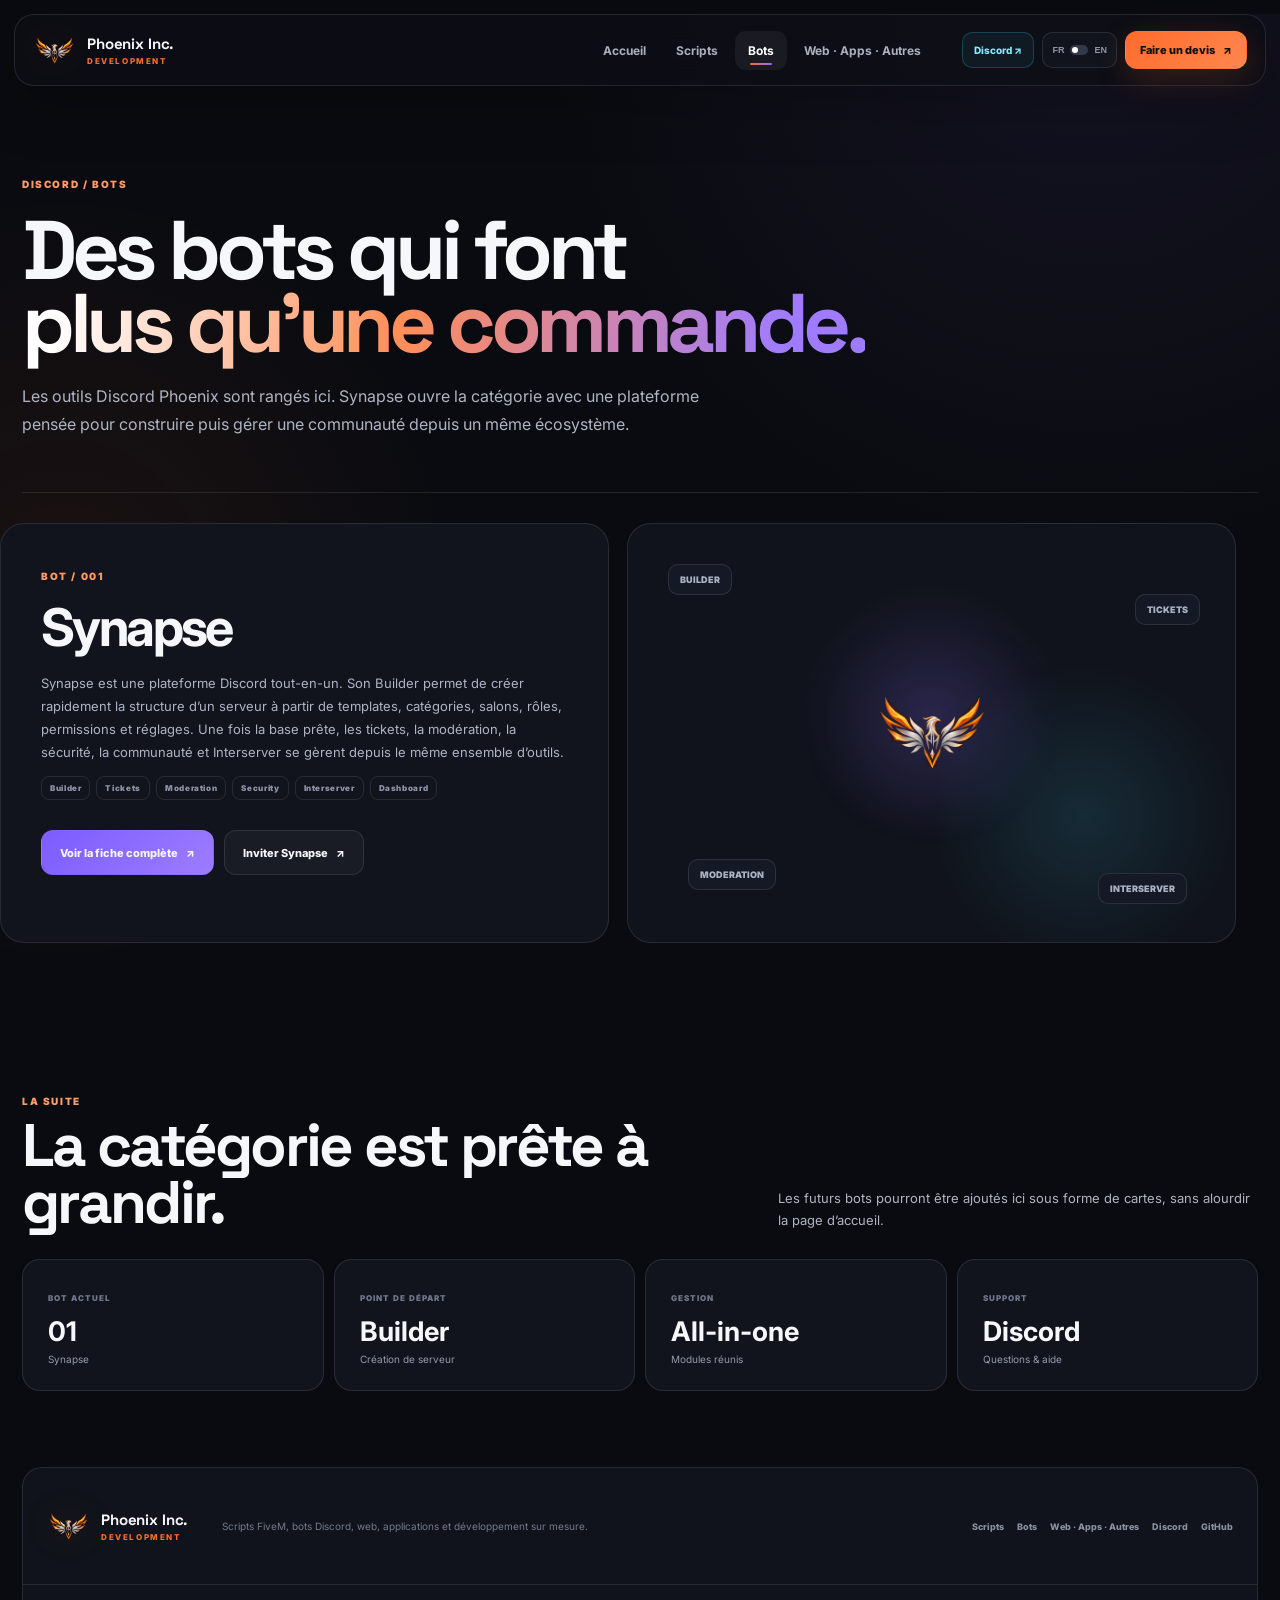
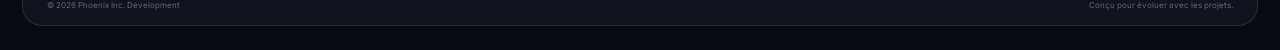
==== bots.html @ 2f065f4c "Redesign site as multi-page product catalog" ====
<!DOCTYPE html>
<html lang="fr">
<head>
  <meta charset="UTF-8">
  <meta name="viewport" content="width=device-width,initial-scale=1">
  <meta name="theme-color" content="#0a0b10">
  <link rel="icon" href="./assets/favicon.ico" sizes="any">
  <link rel="icon" href="./assets/favicon.svg" type="image/svg+xml">
  <meta name="description" content="Bots Discord Phoenix Inc. Development — Synapse et futurs outils.">
  <title>Bots — Phoenix Inc. Development</title>
  <link rel="preconnect" href="https://fonts.googleapis.com">
  <link rel="preconnect" href="https://fonts.gstatic.com" crossorigin>
  <link href="https://fonts.googleapis.com/css2?family=Inter:wght@400;500;600;700;800;900&family=Space+Grotesk:wght@500;600;700&display=swap" rel="stylesheet">
  <link rel="stylesheet" href="catalog.css">
</head>
<body class="v2-page v2-bots">
<header class="v2-header" data-site-header>
  <a class="v2-brand" href="index.html" aria-label="Phoenix Inc. Development"><img src="./assets/logo-phoenix-ph.png" alt=""><span><b>Phoenix Inc.</b><small>Development</small></span></a>
  <nav class="v2-nav" aria-label="Navigation principale"><a href="index.html" data-v2-i18n="nav.home">Accueil</a><a href="scripts.html" data-v2-i18n="nav.scripts">Scripts</a><a href="bots.html" class="active" data-v2-i18n="nav.bots">Bots</a><a href="services.html" data-v2-i18n="nav.services">Web · Apps · Autres</a></nav>
  <div class="v2-header-actions"><a class="v2-icon-link" data-config-link="discordUrl" target="_blank" rel="noopener">Discord ↗</a><button class="v2-lang" type="button" data-lang-toggle-v2 aria-label="Changer de langue"><span>FR</span><i></i><span>EN</span></button><a class="v2-btn v2-btn-small v2-btn-primary" href="index.html#quote"><span data-v2-i18n="nav.quote">Faire un devis</span> ↗</a><button class="v2-menu" type="button" data-menu-toggle aria-label="Menu"><span></span><span></span></button></div>
</header>
<main>
  <section class="v2-page-hero v2-shell"><span class="v2-kicker">DISCORD / BOTS</span><h1><span data-v2-i18n="bots.title1">Des bots qui font</span><br><span class="v2-gradient" data-v2-i18n="bots.title2">plus qu’une commande.</span></h1><p data-v2-i18n="bots.lead">Les outils Discord Phoenix sont rangés ici. Synapse ouvre la catégorie avec une plateforme pensée pour construire puis gérer une communauté depuis un même écosystème.</p></section>
  <section class="v2-shell v2-bot-hero-card">
    <div class="v2-bot-copy"><span class="v2-kicker">BOT / 001</span><h2>Synapse</h2><p data-v2-i18n="bots.synapseCopy">Synapse est une plateforme Discord tout-en-un. Son Builder permet de créer rapidement la structure d’un serveur à partir de templates, catégories, salons, rôles, permissions et réglages. Une fois la base prête, les tickets, la modération, la sécurité, la communauté et Interserver se gèrent depuis le même ensemble d’outils.</p><div class="v2-product-tags"><span class="v2-tag">Builder</span><span class="v2-tag">Tickets</span><span class="v2-tag">Moderation</span><span class="v2-tag">Security</span><span class="v2-tag">Interserver</span><span class="v2-tag">Dashboard</span></div><div class="v2-hero-actions"><a class="v2-btn v2-btn-violet" href="synapse-bot.html"><span data-v2-i18n="bots.details">Voir la fiche complète</span> ↗</a><a class="v2-btn v2-btn-ghost" data-config-link="synapseInviteUrl" target="_blank" rel="noopener"><span data-v2-i18n="bots.invite">Inviter Synapse</span> ↗</a></div></div>
    <div class="v2-bot-visual" aria-hidden="true"><img src="./assets/logo-phoenix-ph.png" alt=""><span class="v2-bot-pill bp1">BUILDER</span><span class="v2-bot-pill bp2">TICKETS</span><span class="v2-bot-pill bp3">MODERATION</span><span class="v2-bot-pill bp4">INTERSERVER</span></div>
  </section>
  <section class="v2-section v2-shell"><div class="v2-section-head"><div><span class="v2-kicker" data-v2-i18n="bots.futureKicker">LA SUITE</span><h2 data-v2-i18n="bots.futureTitle">La catégorie est prête à grandir.</h2></div><p data-v2-i18n="bots.futureCopy">Les futurs bots pourront être ajoutés ici sous forme de cartes, sans alourdir la page d’accueil.</p></div><div class="v2-stats"><div class="v2-stat"><small>BOT ACTUEL</small><strong>01</strong><span>Synapse</span></div><div class="v2-stat"><small>POINT DE DÉPART</small><strong>Builder</strong><span data-v2-i18n="bots.stat1">Création de serveur</span></div><div class="v2-stat"><small>GESTION</small><strong>All-in-one</strong><span data-v2-i18n="bots.stat2">Modules réunis</span></div><div class="v2-stat"><small>SUPPORT</small><strong>Discord</strong><span data-v2-i18n="bots.stat3">Questions & aide</span></div></div></section>
</main>
<footer class="v2-footer"><div class="v2-footer-main"><a class="v2-brand" href="index.html"><img src="./assets/logo-phoenix-ph.png" alt=""><span><b>Phoenix Inc.</b><small>Development</small></span></a><p data-v2-i18n="footer.copy">Scripts FiveM, bots Discord, web, applications et développement sur mesure.</p><div class="v2-footer-links"><a href="scripts.html" data-v2-i18n="nav.scripts">Scripts</a><a href="bots.html" data-v2-i18n="nav.bots">Bots</a><a href="services.html" data-v2-i18n="nav.services">Web · Apps · Autres</a><a data-config-link="discordUrl" target="_blank" rel="noopener">Discord</a><a data-config-link="githubUrl" target="_blank" rel="noopener">GitHub</a></div></div><div class="v2-footer-bottom"><span>© 2026 Phoenix Inc. Development</span><span data-v2-i18n="footer.note">Conçu pour évoluer avec les projets.</span></div></footer>
<script src="config.js"></script><script src="catalog-data.js"></script><script src="catalog.js"></script>
</body></html>
---- catalog.css ----
:root{
  --bg:#0a0b10;--bg2:#10121a;--panel:#141722;--panel2:#1a1e2b;--line:rgba(255,255,255,.10);
  --text:#f6f7fb;--muted:#aeb4c3;--muted2:#71798d;--orange:#ff6b2c;--orange2:#ff9a62;
  --violet:#8b6cff;--cyan:#42d8ff;--green:#59e3ad;--yellow:#ffca62;--danger:#ff6c78;
  --max:1240px;--shadow:0 30px 80px rgba(0,0,0,.28)
}
*{box-sizing:border-box}
html{scroll-behavior:smooth;background:var(--bg)}
body{margin:0;background:radial-gradient(circle at 85% 0,rgba(139,108,255,.08),transparent 28%),radial-gradient(circle at 5% 35%,rgba(255,107,44,.07),transparent 24%),var(--bg);color:var(--text);font-family:Inter,Arial,sans-serif;min-height:100vh}
body::before{content:"";position:fixed;inset:0;pointer-events:none;opacity:.22;background-image:linear-gradient(rgba(255,255,255,.018) 1px,transparent 1px),linear-gradient(90deg,rgba(255,255,255,.018) 1px,transparent 1px);background-size:48px 48px;mask-image:linear-gradient(to bottom,black,transparent 68%);z-index:-1}
a{color:inherit}.v2-shell{width:min(var(--max),calc(100% - 44px));margin:auto}
.v2-header{position:sticky;top:14px;z-index:100;margin:14px auto 0;width:min(1320px,calc(100% - 28px));min-height:72px;padding:0 18px;display:flex;align-items:center;gap:28px;border:1px solid var(--line);border-radius:20px;background:rgba(13,15,22,.86);backdrop-filter:blur(18px);box-shadow:0 18px 60px rgba(0,0,0,.24)}
.v2-brand{display:flex;align-items:center;gap:11px;text-decoration:none;flex:none}.v2-brand img{width:43px;height:43px;object-fit:contain;filter:drop-shadow(0 0 18px rgba(255,107,44,.15))}.v2-brand span{display:flex;flex-direction:column}.v2-brand b{font-family:"Space Grotesk",Inter,sans-serif;font-size:15px;letter-spacing:-.01em}.v2-brand small{text-transform:uppercase;color:var(--orange);font-size:8px;font-weight:800;letter-spacing:.2em;margin-top:3px}
.v2-nav{display:flex;align-items:center;gap:4px;margin-left:auto}.v2-nav a{position:relative;text-decoration:none;color:#aab0bf;padding:12px 13px;border-radius:11px;font-size:12px;font-weight:700;transition:.2s}.v2-nav a:hover,.v2-nav a.active{background:rgba(255,255,255,.055);color:#fff}.v2-nav a.active::after{content:"";position:absolute;left:15px;right:15px;bottom:5px;height:2px;border-radius:3px;background:linear-gradient(90deg,var(--orange),var(--violet))}
.v2-header-actions{display:flex;align-items:center;gap:8px}.v2-lang{height:36px;display:flex;align-items:center;gap:6px;border:1px solid var(--line);border-radius:10px;background:#11141d;color:#8f96a7;padding:0 9px;font-size:9px;font-weight:800;cursor:pointer}.v2-lang i{width:18px;height:10px;border-radius:20px;background:#33394a;position:relative}.v2-lang i::after{content:"";position:absolute;width:6px;height:6px;top:2px;left:2px;background:#fff;border-radius:50%;transition:.2s}.v2-lang.en i::after{left:10px;background:var(--orange)}
.v2-icon-link{height:36px;display:inline-flex;align-items:center;padding:0 11px;border:1px solid rgba(66,216,255,.22);border-radius:10px;background:rgba(66,216,255,.06);color:#86e9ff;text-decoration:none;font-size:10px;font-weight:800}
.v2-btn{display:inline-flex;align-items:center;justify-content:center;gap:8px;min-height:45px;padding:0 18px;border:1px solid var(--line);border-radius:12px;text-decoration:none;font-size:11px;font-weight:800;cursor:pointer;transition:.2s}.v2-btn:hover{transform:translateY(-1px);border-color:rgba(255,255,255,.2)}.v2-btn-small{min-height:38px;padding:0 14px}.v2-btn-primary{background:linear-gradient(135deg,var(--orange),#ff874e);border-color:transparent;color:#100b09;box-shadow:0 10px 32px rgba(255,107,44,.18)}.v2-btn-ghost{background:rgba(255,255,255,.035)}.v2-btn-violet{background:linear-gradient(135deg,#7c5cff,#9c7dff);border-color:transparent}.v2-btn.disabled,.v2-btn[aria-disabled=true],a.disabled{opacity:.48;pointer-events:none}
.v2-menu{display:none;width:38px;height:38px;border:1px solid var(--line);border-radius:10px;background:#12151e}.v2-menu span{display:block;width:17px;height:1px;background:#fff;margin:5px auto}
.v2-hero{min-height:620px;padding:74px 0 56px;display:grid;grid-template-columns:minmax(0,1.08fr) minmax(420px,.92fr);gap:42px;align-items:center}.v2-eyebrow,.v2-kicker{display:inline-flex;align-items:center;gap:8px;color:#ff9b68;font-size:10px;font-weight:900;letter-spacing:.16em;text-transform:uppercase}.v2-eyebrow::before{content:"";width:7px;height:7px;border-radius:50%;background:var(--orange);box-shadow:0 0 15px var(--orange)}
.v2-hero h1,.v2-page-hero h1{font-family:"Space Grotesk",Inter,sans-serif;margin:22px 0 22px;font-size:clamp(56px,7.5vw,104px);line-height:.88;letter-spacing:-.065em}.v2-gradient{background:linear-gradient(100deg,#fff 5%,#ff8e58 45%,#9f7cff 90%);-webkit-background-clip:text;background-clip:text;color:transparent}.v2-hero-copy>p,.v2-page-hero>p{max-width:680px;color:var(--muted);font-size:16px;line-height:1.75}.v2-hero-actions{display:flex;gap:10px;flex-wrap:wrap;margin-top:30px}.v2-hero-tags{display:flex;flex-wrap:wrap;gap:8px;margin-top:38px}.v2-hero-tags span{padding:8px 10px;border:1px solid var(--line);border-radius:999px;background:rgba(255,255,255,.025);color:#858da1;font-size:9px;font-weight:800;letter-spacing:.08em}
.v2-hero-visual{position:relative;min-height:480px}.v2-studio-panel{position:absolute;inset:0;border:1px solid var(--line);border-radius:28px;background:radial-gradient(circle at 82% 10%,rgba(139,108,255,.18),transparent 34%),radial-gradient(circle at 15% 85%,rgba(255,107,44,.16),transparent 32%),linear-gradient(160deg,#151823,#0d0f16);box-shadow:var(--shadow);overflow:hidden}.v2-studio-top{height:54px;display:flex;align-items:center;justify-content:space-between;padding:0 18px;border-bottom:1px solid var(--line);color:#777f93;font-size:9px;font-weight:900;letter-spacing:.12em}.v2-studio-top span{display:flex;gap:5px}.v2-studio-top i{width:7px;height:7px;border-radius:50%;background:#373d4c}.v2-studio-core{position:absolute;left:50%;top:45%;width:210px;height:210px;transform:translate(-50%,-50%);border:1px solid rgba(255,107,44,.22);border-radius:50%;display:grid;place-items:center}.v2-studio-core::before,.v2-studio-core::after{content:"";position:absolute;border-radius:50%;inset:25px;border:1px dashed rgba(139,108,255,.28)}.v2-studio-core::after{inset:54px;border-style:solid;border-color:rgba(66,216,255,.18)}.v2-studio-core img{width:96px;height:96px;object-fit:contain;filter:drop-shadow(0 0 35px rgba(255,107,44,.22));z-index:2}.v2-orbit-label{position:absolute;padding:9px 11px;border:1px solid var(--line);border-radius:10px;background:#141824;color:#b9c0cf;font-size:9px;font-weight:900;box-shadow:0 10px 25px rgba(0,0,0,.18)}.ol1{left:28px;top:110px;border-color:rgba(255,107,44,.22)}.ol2{right:24px;top:145px;border-color:rgba(139,108,255,.25)}.ol3{left:40px;bottom:82px;border-color:rgba(66,216,255,.23)}.ol4{right:34px;bottom:66px;border-color:rgba(89,227,173,.2)}.v2-studio-bottom{position:absolute;left:18px;right:18px;bottom:18px;display:grid;grid-template-columns:repeat(3,1fr);gap:8px}.v2-studio-bottom span{padding:13px;border:1px solid var(--line);border-radius:12px;background:rgba(255,255,255,.025);color:#6e768a;font-size:8px;font-weight:900;letter-spacing:.11em}.v2-studio-bottom b{display:block;color:#fff;font-size:12px;margin-top:5px}
.v2-marquee{overflow:hidden;border-block:1px solid var(--line);background:rgba(255,255,255,.018)}.v2-marquee-track{display:flex;align-items:center;gap:30px;width:max-content;padding:16px 0;animation:v2scroll 28s linear infinite}.v2-marquee-track span{font-size:10px;font-weight:900;letter-spacing:.14em;color:#777f92}.v2-marquee-track i{color:var(--orange);font-style:normal}@keyframes v2scroll{to{transform:translateX(-50%)}}
.v2-section{padding:76px 0}.v2-section-head{display:flex;justify-content:space-between;align-items:end;gap:36px;margin-bottom:28px}.v2-section-head h2{font-family:"Space Grotesk",Inter,sans-serif;font-size:clamp(34px,5vw,60px);line-height:.94;letter-spacing:-.045em;margin:9px 0 0}.v2-section-head p{max-width:480px;color:var(--muted);line-height:1.7;font-size:13px;margin:0}
.v2-showcase{position:relative}.v2-showcase-window{overflow:hidden;border-radius:24px}.v2-showcase-track{display:flex;transition:transform .5s cubic-bezier(.2,.7,.2,1)}.v2-spotlight-card{flex:0 0 100%;min-height:410px;display:grid;grid-template-columns:1.05fr .95fr;border:1px solid var(--line);border-radius:24px;overflow:hidden;background:linear-gradient(145deg,#151824,#0d0f16)}.v2-spotlight-media{position:relative;min-height:390px;background:#0c0e14;overflow:hidden}.v2-spotlight-media img{width:100%;height:100%;position:absolute;inset:0;object-fit:cover}.v2-spotlight-media::after{content:"";position:absolute;inset:0;background:linear-gradient(90deg,transparent 55%,rgba(13,15,22,.6)),linear-gradient(0deg,rgba(0,0,0,.28),transparent 40%)}.v2-spotlight-copy{padding:44px;display:flex;flex-direction:column;justify-content:center}.v2-spotlight-copy small{color:var(--orange);font-size:9px;font-weight:900;letter-spacing:.15em}.v2-spotlight-copy h3{font-family:"Space Grotesk",Inter,sans-serif;font-size:42px;margin:12px 0}.v2-spotlight-copy p{color:var(--muted);font-size:13px;line-height:1.75;max-width:480px}.v2-spotlight-meta{display:flex;gap:7px;flex-wrap:wrap;margin:12px 0 22px}.v2-tag{padding:6px 8px;border:1px solid var(--line);border-radius:8px;color:#8b93a7;font-size:8px;font-weight:900;letter-spacing:.08em}.v2-showcase-controls{display:flex;justify-content:space-between;align-items:center;margin-top:13px}.v2-showcase-arrows{display:flex;gap:7px}.v2-showcase-arrows button{width:39px;height:39px;border:1px solid var(--line);border-radius:10px;background:#12151e;color:#fff;cursor:pointer}.v2-showcase-dots{display:flex;gap:6px}.v2-showcase-dots button{width:21px;height:3px;border:0;border-radius:10px;background:#383e4d;cursor:pointer}.v2-showcase-dots button.active{background:linear-gradient(90deg,var(--orange),var(--violet))}
.v2-category-grid{display:grid;grid-template-columns:repeat(5,1fr);gap:12px}.v2-category-card{position:relative;min-height:220px;padding:22px;border:1px solid var(--line);border-radius:20px;text-decoration:none;background:linear-gradient(160deg,#161925,#10121a);overflow:hidden;transition:.2s}.v2-category-card:hover{transform:translateY(-3px);border-color:color-mix(in srgb,var(--accent) 45%,transparent)}.v2-category-card::before{content:"";position:absolute;width:180px;height:180px;right:-75px;top:-75px;border-radius:50%;background:radial-gradient(circle,color-mix(in srgb,var(--accent) 22%,transparent),transparent 65%)}.v2-category-card span{display:inline-flex;padding:6px 8px;border:1px solid color-mix(in srgb,var(--accent) 32%,transparent);border-radius:999px;color:var(--accent);font-size:8px;font-weight:900}.v2-category-card h3{font-size:20px;margin:77px 0 7px}.v2-category-card p{margin:0;color:#81899d;font-size:11px;line-height:1.5}.v2-category-card.orange{--accent:var(--orange)}.v2-category-card.violet{--accent:var(--violet)}.v2-category-card.cyan{--accent:var(--cyan)}.v2-category-card.green{--accent:var(--green)}.v2-category-card.yellow{--accent:var(--yellow)}
.v2-stats{display:grid;grid-template-columns:repeat(4,1fr);gap:10px}.v2-stat{padding:25px;border:1px solid var(--line);border-radius:18px;background:#11141d}.v2-stat small{color:#6f778b;font-size:8px;font-weight:900;letter-spacing:.13em}.v2-stat strong{display:block;font-size:27px;margin-top:10px}.v2-stat span{display:block;color:#939bae;font-size:10px;margin-top:5px}
.v2-social-grid{display:grid;grid-template-columns:repeat(4,1fr);gap:10px}.v2-social-card{padding:22px;border:1px solid var(--line);border-radius:18px;background:#12151e;text-decoration:none;min-height:118px}.v2-social-card small{color:#6f778a;font-size:8px;font-weight:900;letter-spacing:.12em}.v2-social-card b{display:block;margin-top:16px}.v2-social-card.discord{border-color:rgba(66,216,255,.2);background:linear-gradient(145deg,rgba(66,216,255,.06),#12151e)}.v2-social-card.github{border-color:rgba(255,255,255,.13)}.v2-social-card.tipeee{border-color:rgba(255,107,44,.2);background:linear-gradient(145deg,rgba(255,107,44,.06),#12151e)}.v2-social-card.tebex{border-color:rgba(139,108,255,.2);background:linear-gradient(145deg,rgba(139,108,255,.06),#12151e)}
.v2-faq{display:grid;grid-template-columns:1fr 1fr;gap:10px}.v2-faq details{border:1px solid var(--line);border-radius:16px;background:#11141d;padding:0 19px}.v2-faq summary{list-style:none;cursor:pointer;padding:19px 0;font-size:12px;font-weight:800}.v2-faq summary::-webkit-details-marker{display:none}.v2-faq p{color:var(--muted);font-size:12px;line-height:1.7;padding:0 0 18px;margin:0}
.v2-quote{display:grid;grid-template-columns:.85fr 1.15fr;gap:18px;align-items:stretch}.v2-quote-copy,.v2-quote-form{border:1px solid var(--line);border-radius:22px;background:#11141d;padding:32px}.v2-quote-copy{background:radial-gradient(circle at 20% 10%,rgba(255,107,44,.11),transparent 36%),radial-gradient(circle at 90% 90%,rgba(139,108,255,.10),transparent 34%),#11141d}.v2-quote-copy h2{font-size:44px;letter-spacing:-.045em;margin:12px 0}.v2-quote-copy p{color:var(--muted);font-size:13px;line-height:1.7}.v2-form-grid{display:grid;grid-template-columns:1fr 1fr;gap:12px}.v2-form-grid label{display:grid;gap:7px;color:#8991a5;font-size:9px;font-weight:800;letter-spacing:.08em;text-transform:uppercase}.v2-form-grid .full{grid-column:1/-1}.v2-form-grid input,.v2-form-grid select,.v2-form-grid textarea,.v2-search{width:100%;border:1px solid var(--line);border-radius:11px;background:#0c0f16;color:#fff;padding:12px 13px;font:inherit;font-size:12px;outline:none}.v2-form-grid input:focus,.v2-form-grid select:focus,.v2-form-grid textarea:focus,.v2-search:focus{border-color:rgba(255,107,44,.4)}.v2-form-bottom{display:flex;align-items:center;justify-content:space-between;gap:16px;margin-top:14px}.v2-form-bottom p{color:#6d7588;font-size:9px;line-height:1.5;margin:0}
.v2-page-hero{padding:86px 0 38px;border-bottom:1px solid var(--line)}.v2-page-hero h1{font-size:clamp(50px,6.5vw,88px)}.v2-page-hero .v2-hero-actions{margin-top:24px}
.v2-filter-panel{margin:24px 0 18px;padding:18px;border:1px solid var(--line);border-radius:18px;background:rgba(17,20,29,.92)}.v2-filter-top{display:grid;grid-template-columns:1fr 220px;gap:10px}.v2-select{border:1px solid var(--line);border-radius:11px;background:#0c0f16;color:#fff;padding:0 12px;font-size:11px}.v2-filter-row{display:flex;align-items:flex-start;gap:10px;margin-top:14px}.v2-filter-label{flex:0 0 76px;color:#687084;font-size:8px;font-weight:900;letter-spacing:.12em;padding-top:8px}.v2-chips{display:flex;gap:7px;flex-wrap:wrap}.v2-chip{border:1px solid var(--line);border-radius:999px;background:#0d1017;color:#858da1;padding:7px 10px;font-size:8px;font-weight:900;cursor:pointer}.v2-chip.active{border-color:rgba(255,107,44,.36);background:rgba(255,107,44,.08);color:#ff9a68}
.v2-catalog-meta{display:flex;justify-content:space-between;align-items:center;margin:18px 0;color:#71798d;font-size:10px}.v2-product-grid{display:grid;grid-template-columns:repeat(3,1fr);gap:12px;padding-bottom:80px}.v2-product-card{border:1px solid var(--line);border-radius:19px;background:linear-gradient(160deg,#151823,#0f1118);overflow:hidden;transition:.2s}.v2-product-card:hover{transform:translateY(-3px);border-color:rgba(255,107,44,.28)}.v2-product-media{height:220px;position:relative;overflow:hidden;background:#0c0e14}.v2-product-media img{width:100%;height:100%;object-fit:cover}.v2-product-media::after{content:"";position:absolute;inset:0;background:linear-gradient(0deg,rgba(10,11,16,.68),transparent 50%)}.v2-product-badges{position:absolute;left:14px;right:14px;top:14px;display:flex;justify-content:space-between;z-index:2}.v2-badge{padding:6px 8px;border:1px solid rgba(255,255,255,.12);border-radius:999px;background:rgba(10,11,16,.72);backdrop-filter:blur(8px);font-size:7px;font-weight:900;letter-spacing:.08em}.v2-badge.ready{color:#7af0bd;border-color:rgba(89,227,173,.22)}.v2-product-body{padding:20px}.v2-product-body h3{font-size:21px;margin:10px 0 8px}.v2-product-body p{color:#9299aa;font-size:11px;line-height:1.65;min-height:54px}.v2-product-tags{display:flex;gap:6px;flex-wrap:wrap}.v2-product-footer{display:flex;align-items:center;justify-content:space-between;gap:12px;margin-top:18px}.v2-product-price{font-size:16px;font-weight:900}.v2-product-price small{display:block;color:#70788c;font-size:7px;margin-top:3px}.v2-card-button{border:0;background:none;color:#ff9a68;font-size:9px;font-weight:900;cursor:pointer}.v2-empty{grid-column:1/-1;padding:50px;border:1px dashed var(--line);border-radius:18px;color:#757d90;text-align:center}
.v2-modal{position:fixed;inset:0;z-index:300;display:none}.v2-modal.open{display:block}.v2-modal-backdrop{position:absolute;inset:0;background:rgba(4,5,8,.82);backdrop-filter:blur(12px);border:0}.v2-modal-panel{position:absolute;left:50%;top:50%;transform:translate(-50%,-50%);width:min(960px,calc(100% - 30px));max-height:88vh;overflow:auto;display:grid;grid-template-columns:.95fr 1.05fr;border:1px solid var(--line);border-radius:24px;background:#10131b;box-shadow:0 40px 120px rgba(0,0,0,.55)}.v2-modal-media{min-height:500px;background:#0b0d13}.v2-modal-media img{width:100%;height:100%;object-fit:cover}.v2-modal-copy{padding:36px}.v2-modal-copy h2{font-size:42px;letter-spacing:-.045em;margin:12px 0}.v2-modal-copy>p{color:var(--muted);font-size:13px;line-height:1.75}.v2-feature-list{display:grid;gap:8px;margin:20px 0}.v2-feature-list span{padding:11px;border:1px solid var(--line);border-radius:10px;color:#a4abbb;font-size:10px}.v2-modal-actions{display:flex;gap:8px;flex-wrap:wrap;margin-top:22px}.v2-modal-close{position:absolute;right:14px;top:14px;z-index:2;width:38px;height:38px;border:1px solid var(--line);border-radius:50%;background:#12151e;color:#fff;font-size:20px;cursor:pointer}
.v2-bot-hero-card{display:grid;grid-template-columns:1fr 1fr;gap:18px;margin:30px 0 70px}.v2-bot-copy,.v2-bot-visual{border:1px solid var(--line);border-radius:24px;background:#11141d;min-height:420px}.v2-bot-copy{padding:40px}.v2-bot-copy h2{font-size:52px;letter-spacing:-.05em;margin:12px 0}.v2-bot-copy p{color:var(--muted);font-size:13px;line-height:1.75}.v2-bot-visual{position:relative;display:grid;place-items:center;overflow:hidden;background:radial-gradient(circle at 50% 45%,rgba(139,108,255,.18),transparent 34%),radial-gradient(circle at 75% 70%,rgba(66,216,255,.12),transparent 28%),#10131b}.v2-bot-visual img{width:118px;filter:drop-shadow(0 0 45px rgba(139,108,255,.28))}.v2-bot-pill{position:absolute;padding:9px 11px;border:1px solid var(--line);border-radius:10px;background:#151925;color:#aab2c3;font-size:9px;font-weight:900}.bp1{top:40px;left:40px}.bp2{top:70px;right:35px}.bp3{bottom:52px;left:60px}.bp4{bottom:38px;right:48px}
.v2-service-grid{display:grid;grid-template-columns:repeat(3,1fr);gap:12px;margin:30px 0 70px}.v2-service-big{padding:28px;border:1px solid var(--line);border-radius:21px;background:linear-gradient(160deg,#151823,#10121a);min-height:290px}.v2-service-big span{color:var(--accent);font-size:9px;font-weight:900;letter-spacing:.13em}.v2-service-big h2{font-size:30px;margin:55px 0 10px}.v2-service-big p{color:#9098aa;font-size:12px;line-height:1.7}.v2-service-big.web{--accent:var(--cyan)}.v2-service-big.app{--accent:var(--violet)}.v2-service-big.custom{--accent:var(--orange)}.v2-process{display:grid;grid-template-columns:repeat(4,1fr);gap:10px}.v2-process article{padding:21px;border:1px solid var(--line);border-radius:16px;background:#11141d}.v2-process span{color:var(--orange);font-size:9px;font-weight:900}.v2-process h3{font-size:15px;margin:24px 0 8px}.v2-process p{color:#81899b;font-size:10px;line-height:1.6;margin:0}
.v2-footer{width:min(var(--max),calc(100% - 44px));margin:0 auto 24px;border:1px solid var(--line);border-radius:20px;background:#10131b}.v2-footer-main{min-height:116px;padding:24px;display:grid;grid-template-columns:auto 1fr auto;gap:35px;align-items:center}.v2-footer-main>p{color:#737b8e;font-size:10px}.v2-footer-links{display:flex;gap:13px;flex-wrap:wrap;justify-content:flex-end}.v2-footer-links a{color:#8991a3;text-decoration:none;font-size:9px;font-weight:800}.v2-footer-bottom{padding:15px 24px;border-top:1px solid var(--line);display:flex;justify-content:space-between;color:#5f6779;font-size:8px}
@media(max-width:1050px){.v2-header{flex-wrap:wrap;padding:13px 16px}.v2-nav{display:none;order:4;width:100%;margin:0;flex-direction:column;align-items:stretch}.v2-header.open .v2-nav{display:flex}.v2-menu{display:block}.v2-header-actions{margin-left:auto}.v2-icon-link{display:none}.v2-hero{grid-template-columns:1fr;min-height:auto}.v2-hero-visual{min-height:430px}.v2-category-grid{grid-template-columns:repeat(3,1fr)}.v2-product-grid{grid-template-columns:repeat(2,1fr)}.v2-social-grid{grid-template-columns:repeat(2,1fr)}.v2-quote{grid-template-columns:1fr}.v2-bot-hero-card{grid-template-columns:1fr}.v2-service-grid{grid-template-columns:1fr 1fr}.v2-process{grid-template-columns:1fr 1fr}}
@media(max-width:720px){.v2-shell{width:min(100% - 24px,var(--max))}.v2-header{width:calc(100% - 16px);top:8px;margin-top:8px}.v2-brand span{display:none}.v2-lang{display:none}.v2-btn-small{display:none}.v2-hero{padding-top:46px}.v2-hero h1,.v2-page-hero h1{font-size:52px}.v2-hero-visual{min-height:350px}.v2-studio-core{width:170px;height:170px}.v2-studio-bottom{grid-template-columns:1fr}.v2-studio-bottom span:nth-child(n+2){display:none}.v2-orbit-label{font-size:7px}.v2-section{padding:55px 0}.v2-section-head{align-items:start;flex-direction:column}.v2-spotlight-card{grid-template-columns:1fr}.v2-spotlight-media{min-height:250px}.v2-spotlight-copy{padding:26px}.v2-category-grid{grid-template-columns:1fr 1fr}.v2-stats{grid-template-columns:1fr 1fr}.v2-faq{grid-template-columns:1fr}.v2-form-grid{grid-template-columns:1fr}.v2-form-grid .full{grid-column:auto}.v2-filter-top{grid-template-columns:1fr}.v2-filter-row{flex-direction:column}.v2-filter-label{flex:auto;padding-top:0}.v2-product-grid{grid-template-columns:1fr}.v2-modal-panel{grid-template-columns:1fr}.v2-modal-media{min-height:250px;max-height:300px}.v2-service-grid,.v2-process{grid-template-columns:1fr}.v2-footer-main{grid-template-columns:1fr;gap:14px}.v2-footer-links{justify-content:flex-start}.v2-footer-bottom{flex-direction:column;gap:7px}.v2-social-grid{grid-template-columns:1fr}.v2-category-card{min-height:190px}}
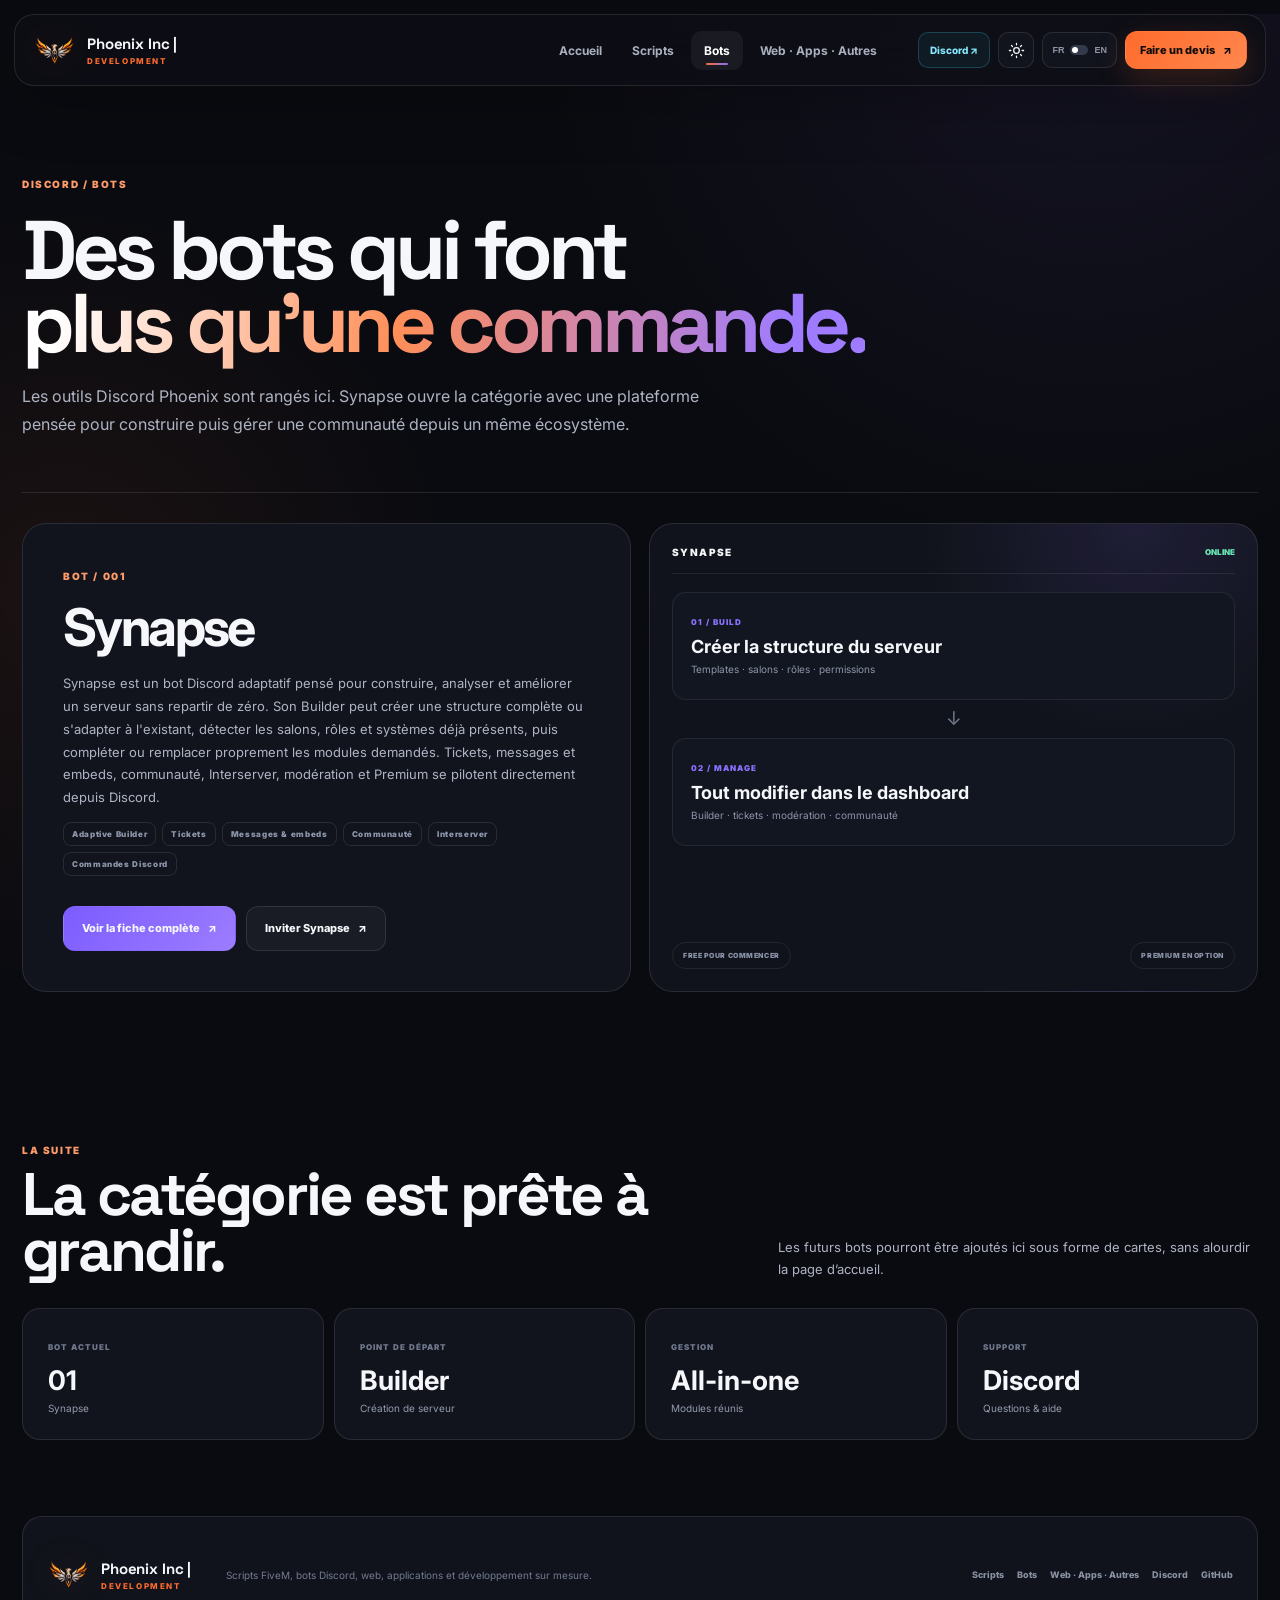
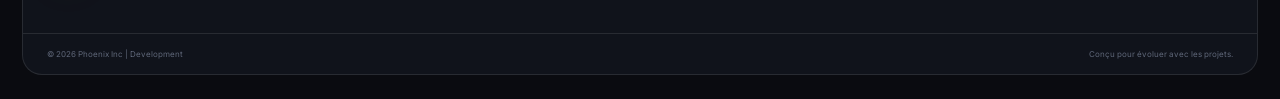
==== commit 3056c9aa: "Load refreshed Synapse releases on bots page" ====
--- a/bots.html
+++ b/bots.html
@@ -6,8 +6,8 @@
   <meta name="theme-color" content="#0a0b10">
   <link rel="icon" href="./assets/favicon.ico" sizes="any">
   <link rel="icon" href="./assets/favicon.svg" type="image/svg+xml">
-  <meta name="description" content="Bots Discord Phoenix Inc. Development — Synapse et futurs outils.">
-  <title>Bots — Phoenix Inc. Development</title>
+  <meta name="description" content="Bots Discord Phoenix Inc | Development — Synapse et futurs outils.">
+  <title>Bots — Phoenix Inc | Development</title>
   <link rel="preconnect" href="https://fonts.googleapis.com">
   <link rel="preconnect" href="https://fonts.gstatic.com" crossorigin>
   <link href="https://fonts.googleapis.com/css2?family=Inter:wght@400;500;600;700;800;900&family=Space+Grotesk:wght@500;600;700&display=swap" rel="stylesheet">
@@ -15,18 +15,18 @@
 </head>
 <body class="v2-page v2-bots">
 <header class="v2-header" data-site-header>
-  <a class="v2-brand" href="index.html" aria-label="Phoenix Inc. Development"><img src="./assets/logo-phoenix-ph.png" alt=""><span><b>Phoenix Inc.</b><small>Development</small></span></a>
+  <a class="v2-brand" href="index.html" aria-label="Phoenix Inc | Development"><img src="./assets/logo-phoenix-ph.png" alt=""><span><b>Phoenix Inc |</b><small>Development</small></span></a>
   <nav class="v2-nav" aria-label="Navigation principale"><a href="index.html" data-v2-i18n="nav.home">Accueil</a><a href="scripts.html" data-v2-i18n="nav.scripts">Scripts</a><a href="bots.html" class="active" data-v2-i18n="nav.bots">Bots</a><a href="services.html" data-v2-i18n="nav.services">Web · Apps · Autres</a></nav>
   <div class="v2-header-actions"><a class="v2-icon-link" data-config-link="discordUrl" target="_blank" rel="noopener">Discord ↗</a><button class="v2-lang" type="button" data-lang-toggle-v2 aria-label="Changer de langue"><span>FR</span><i></i><span>EN</span></button><a class="v2-btn v2-btn-small v2-btn-primary" href="index.html#quote"><span data-v2-i18n="nav.quote">Faire un devis</span> ↗</a><button class="v2-menu" type="button" data-menu-toggle aria-label="Menu"><span></span><span></span></button></div>
 </header>
 <main>
   <section class="v2-page-hero v2-shell"><span class="v2-kicker">DISCORD / BOTS</span><h1><span data-v2-i18n="bots.title1">Des bots qui font</span><br><span class="v2-gradient" data-v2-i18n="bots.title2">plus qu’une commande.</span></h1><p data-v2-i18n="bots.lead">Les outils Discord Phoenix sont rangés ici. Synapse ouvre la catégorie avec une plateforme pensée pour construire puis gérer une communauté depuis un même écosystème.</p></section>
   <section class="v2-shell v2-bot-hero-card">
-    <div class="v2-bot-copy"><span class="v2-kicker">BOT / 001</span><h2>Synapse</h2><p data-v2-i18n="bots.synapseCopy">Synapse est une plateforme Discord tout-en-un. Son Builder permet de créer rapidement la structure d’un serveur à partir de templates, catégories, salons, rôles, permissions et réglages. Une fois la base prête, les tickets, la modération, la sécurité, la communauté et Interserver se gèrent depuis le même ensemble d’outils.</p><div class="v2-product-tags"><span class="v2-tag">Builder</span><span class="v2-tag">Tickets</span><span class="v2-tag">Moderation</span><span class="v2-tag">Security</span><span class="v2-tag">Interserver</span><span class="v2-tag">Dashboard</span></div><div class="v2-hero-actions"><a class="v2-btn v2-btn-violet" href="synapse-bot.html"><span data-v2-i18n="bots.details">Voir la fiche complète</span> ↗</a><a class="v2-btn v2-btn-ghost" data-config-link="synapseInviteUrl" target="_blank" rel="noopener"><span data-v2-i18n="bots.invite">Inviter Synapse</span> ↗</a></div></div>
-    <div class="v2-bot-visual" aria-hidden="true"><img src="./assets/logo-phoenix-ph.png" alt=""><span class="v2-bot-pill bp1">BUILDER</span><span class="v2-bot-pill bp2">TICKETS</span><span class="v2-bot-pill bp3">MODERATION</span><span class="v2-bot-pill bp4">INTERSERVER</span></div>
+    <div class="v2-bot-copy"><span class="v2-kicker">BOT / 001</span><h2>Synapse</h2><p data-v2-i18n="bots.synapseCopy">Synapse est un bot Discord adaptatif pensé pour construire, analyser et améliorer un serveur sans repartir de zéro.</p><div class="v2-product-tags"><span class="v2-tag">Adaptive Builder</span><span class="v2-tag">Tickets</span><span class="v2-tag">Messages & embeds</span><span class="v2-tag">Communauté</span><span class="v2-tag">Interserver</span><span class="v2-tag">Commandes Discord</span></div><div class="v2-hero-actions"><a class="v2-btn v2-btn-violet" href="synapse-bot.html"><span data-v2-i18n="bots.details">Voir la fiche complète</span> ↗</a><a class="v2-btn v2-btn-ghost" data-config-link="synapseInviteUrl" target="_blank" rel="noopener"><span data-v2-i18n="bots.invite">Inviter Synapse</span> ↗</a></div></div>
+    <div class="v2-bot-visual" aria-hidden="true"></div>
   </section>
   <section class="v2-section v2-shell"><div class="v2-section-head"><div><span class="v2-kicker" data-v2-i18n="bots.futureKicker">LA SUITE</span><h2 data-v2-i18n="bots.futureTitle">La catégorie est prête à grandir.</h2></div><p data-v2-i18n="bots.futureCopy">Les futurs bots pourront être ajoutés ici sous forme de cartes, sans alourdir la page d’accueil.</p></div><div class="v2-stats"><div class="v2-stat"><small>BOT ACTUEL</small><strong>01</strong><span>Synapse</span></div><div class="v2-stat"><small>POINT DE DÉPART</small><strong>Builder</strong><span data-v2-i18n="bots.stat1">Création de serveur</span></div><div class="v2-stat"><small>GESTION</small><strong>All-in-one</strong><span data-v2-i18n="bots.stat2">Modules réunis</span></div><div class="v2-stat"><small>SUPPORT</small><strong>Discord</strong><span data-v2-i18n="bots.stat3">Questions & aide</span></div></div></section>
 </main>
-<footer class="v2-footer"><div class="v2-footer-main"><a class="v2-brand" href="index.html"><img src="./assets/logo-phoenix-ph.png" alt=""><span><b>Phoenix Inc.</b><small>Development</small></span></a><p data-v2-i18n="footer.copy">Scripts FiveM, bots Discord, web, applications et développement sur mesure.</p><div class="v2-footer-links"><a href="scripts.html" data-v2-i18n="nav.scripts">Scripts</a><a href="bots.html" data-v2-i18n="nav.bots">Bots</a><a href="services.html" data-v2-i18n="nav.services">Web · Apps · Autres</a><a data-config-link="discordUrl" target="_blank" rel="noopener">Discord</a><a data-config-link="githubUrl" target="_blank" rel="noopener">GitHub</a></div></div><div class="v2-footer-bottom"><span>© 2026 Phoenix Inc. Development</span><span data-v2-i18n="footer.note">Conçu pour évoluer avec les projets.</span></div></footer>
-<script src="config.js"></script><script src="catalog-data.js"></script><script src="catalog.js"></script>
-</body></html>
+<footer class="v2-footer"><div class="v2-footer-main"><a class="v2-brand" href="index.html"><img src="./assets/logo-phoenix-ph.png" alt=""><span><b>Phoenix Inc |</b><small>Development</small></span></a><p data-v2-i18n="footer.copy">Scripts FiveM, bots Discord, web, applications et développement sur mesure.</p><div class="v2-footer-links"><a href="scripts.html" data-v2-i18n="nav.scripts">Scripts</a><a href="bots.html" data-v2-i18n="nav.bots">Bots</a><a href="services.html" data-v2-i18n="nav.services">Web · Apps · Autres</a><a data-config-link="discordUrl" target="_blank" rel="noopener">Discord</a><a data-config-link="githubUrl" target="_blank" rel="noopener">GitHub</a></div></div><div class="v2-footer-bottom"><span>© 2026 Phoenix Inc | Development</span><span data-v2-i18n="footer.note">Conçu pour évoluer avec les projets.</span></div></footer>
+<script src="config.js"></script><script src="catalog-data.js"></script><script src="catalog.js"></script><script src="bots-refresh.js?v=20260815-1938"></script>
+</body></html>
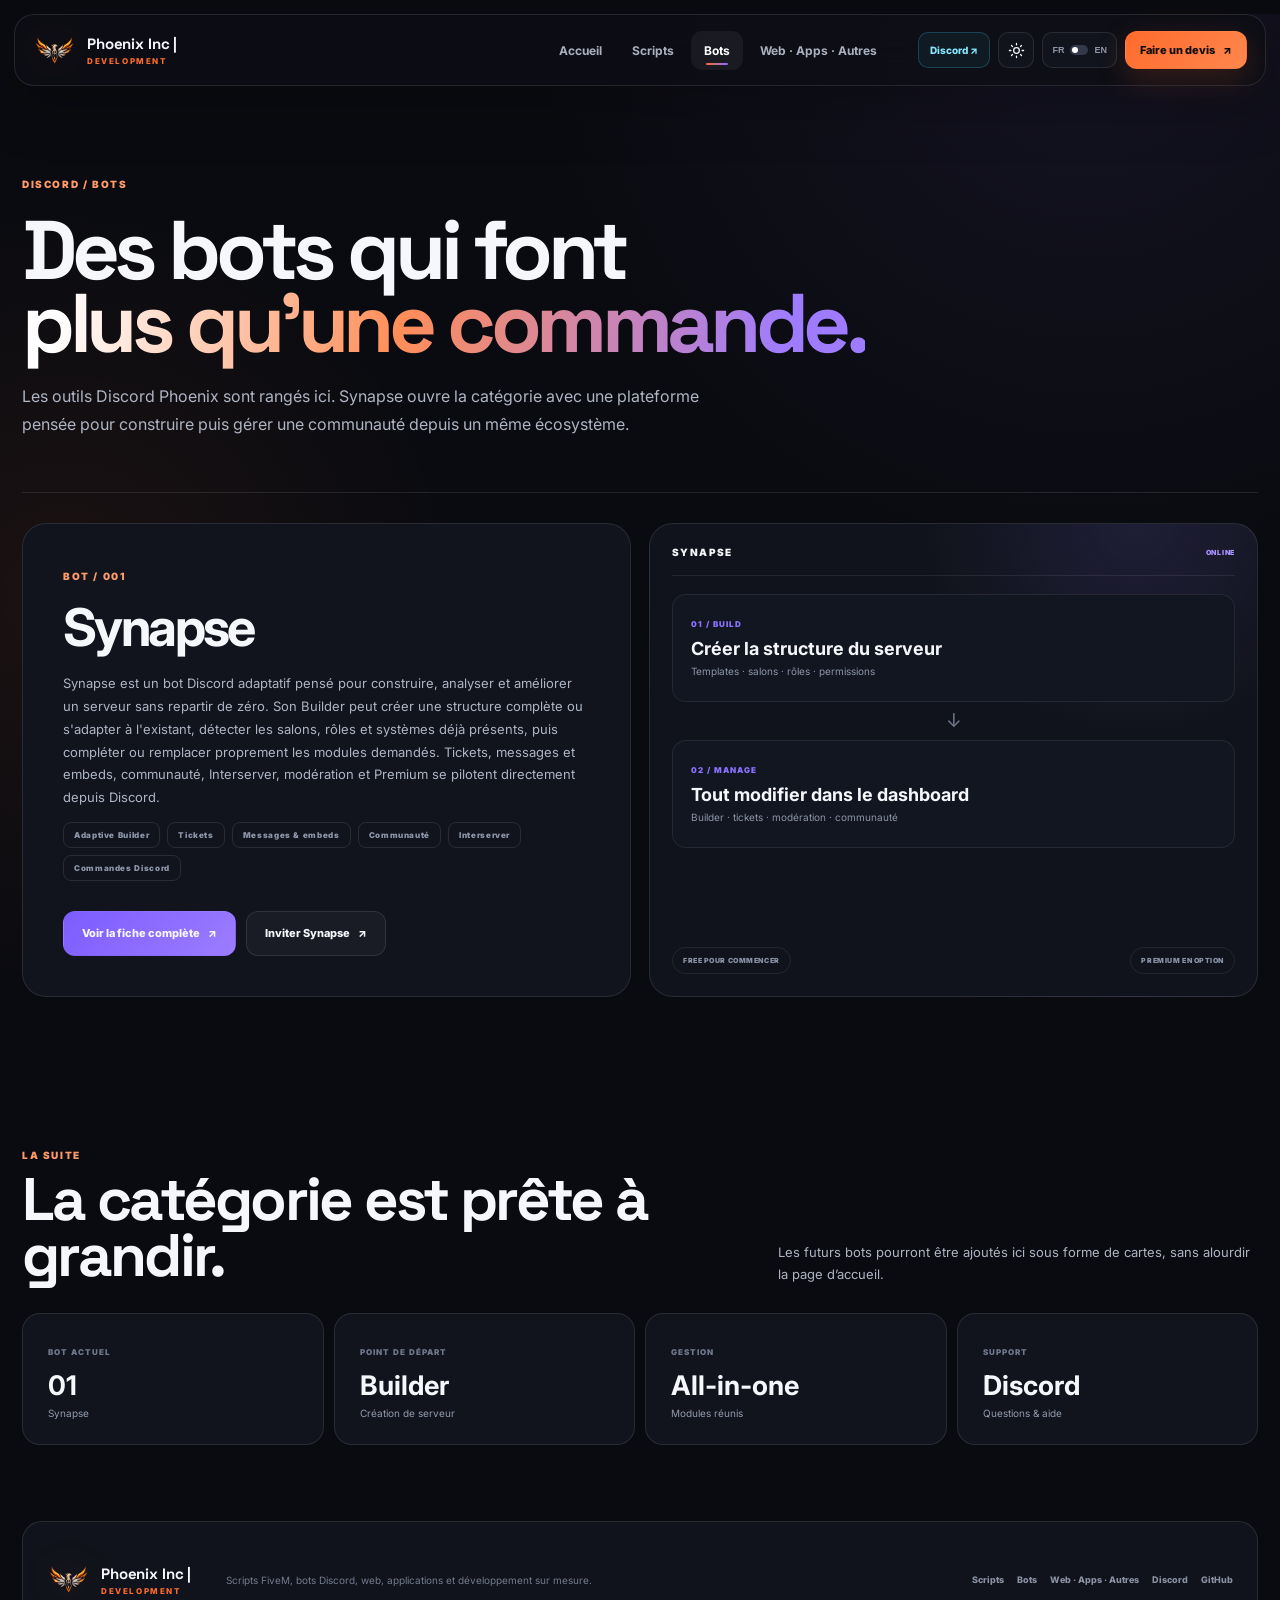
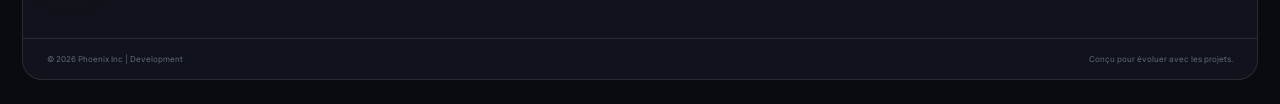
==== commit 7da3ede5: "Load Synapse release notes styling" ====
--- a/bots.html
+++ b/bots.html
@@ -12,6 +12,7 @@
   <link rel="preconnect" href="https://fonts.gstatic.com" crossorigin>
   <link href="https://fonts.googleapis.com/css2?family=Inter:wght@400;500;600;700;800;900&family=Space+Grotesk:wght@500;600;700&display=swap" rel="stylesheet">
   <link rel="stylesheet" href="catalog.css">
+  <link rel="stylesheet" href="bots-refresh.css?v=20260815-1938">
 </head>
 <body class="v2-page v2-bots">
 <header class="v2-header" data-site-header>
--- a/bots-refresh.css
+++ b/bots-refresh.css
@@ -0,0 +1 @@
+.phx-synapse-releases{min-height:100%;padding:24px!important;background:radial-gradient(circle at 82% 0,rgba(139,108,255,.14),transparent 34%),#10131b!important}.phx-synapse-releases .phx-syn-head{padding-bottom:17px}.phx-synapse-releases .phx-syn-head em{color:#a892ff;font-size:7px;letter-spacing:.1em}.phx-release-list{display:grid;gap:10px;margin-top:18px}.phx-release-list article{display:grid;grid-template-columns:62px 1fr;gap:14px;align-items:start;padding:16px;border:1px solid rgba(255,255,255,.08);border-radius:14px;background:#121621}.phx-release-list article.latest{border-color:rgba(139,108,255,.32);background:linear-gradient(145deg,rgba(139,108,255,.11),#121621)}.phx-release-list article>small{display:inline-flex;align-items:center;justify-content:center;min-height:28px;padding:0 8px;border-radius:999px;background:rgba(139,108,255,.09);color:#a990ff;font-size:8px;font-weight:900;letter-spacing:.08em}.phx-release-list article.latest>small{background:#8b6cff;color:#fff}.phx-release-list b{display:block;font-size:14px}.phx-release-list span{display:block;margin-top:5px;color:#8892a6;font-size:9px;line-height:1.55}.v2-bot-copy .v2-product-tags{gap:7px}.v2-bot-copy .v2-tag{font-size:8px;padding:7px 10px}:root[data-theme="light"] .phx-synapse-releases{background:radial-gradient(circle at 82% 0,rgba(139,108,255,.10),transparent 34%),#fff!important}:root[data-theme="light"] .phx-release-list article{background:#f7f8fb;border-color:rgba(18,24,38,.10)}:root[data-theme="light"] .phx-release-list article.latest{background:#f5f2ff}:root[data-theme="light"] .phx-release-list span{color:#647087}@media(max-width:760px){.phx-release-list article{grid-template-columns:1fr}.phx-release-list article>small{width:max-content}.phx-synapse-releases{padding:18px!important}}
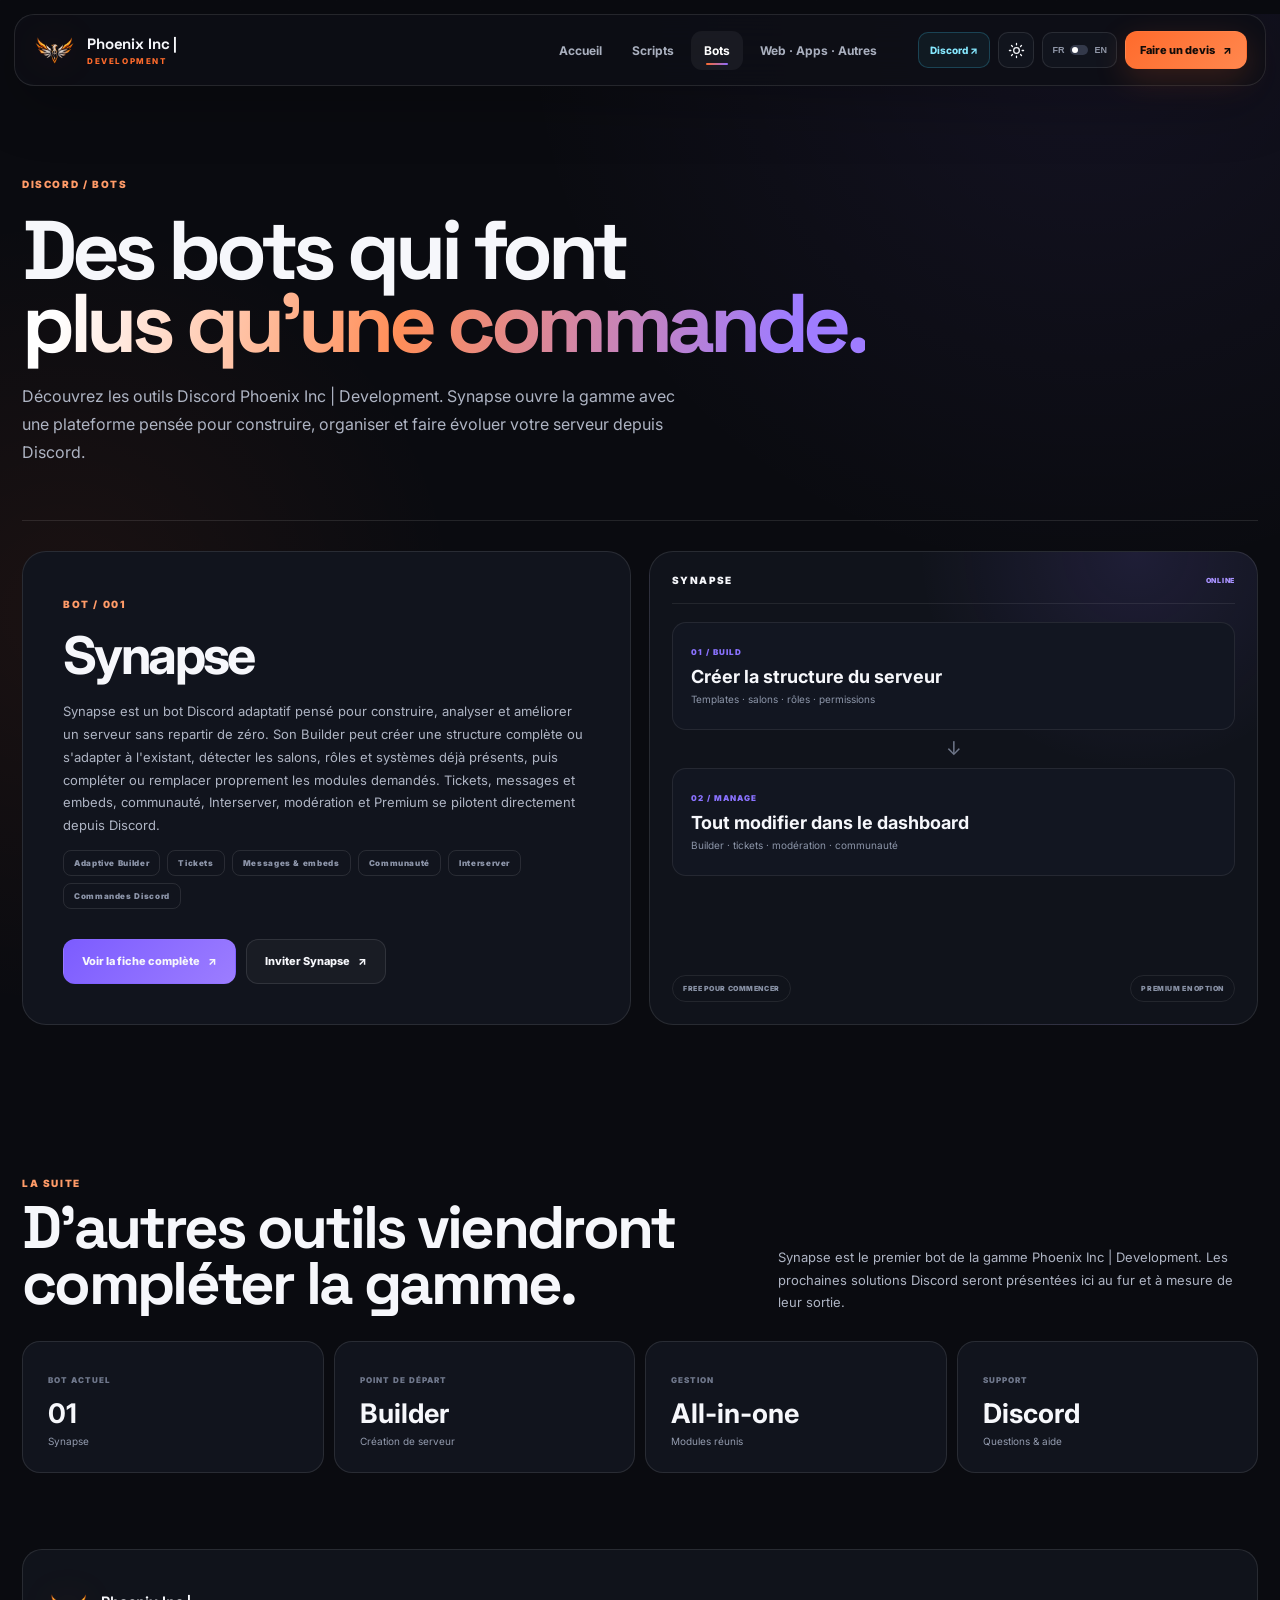
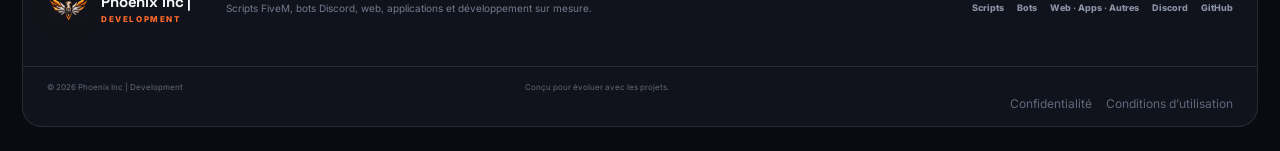
==== commit 9c3dd7db: "Fix Bots page crash and restore legal links" ====
--- a/bots.html
+++ b/bots.html
@@ -12,7 +12,7 @@
   <link rel="preconnect" href="https://fonts.gstatic.com" crossorigin>
   <link href="https://fonts.googleapis.com/css2?family=Inter:wght@400;500;600;700;800;900&family=Space+Grotesk:wght@500;600;700&display=swap" rel="stylesheet">
   <link rel="stylesheet" href="catalog.css">
-  <link rel="stylesheet" href="bots-refresh.css?v=20260815-1938">
+  <link rel="stylesheet" href="bots-refresh.css?v=20260816-0059">
 </head>
 <body class="v2-page v2-bots">
 <header class="v2-header" data-site-header>
@@ -21,13 +21,13 @@
   <div class="v2-header-actions"><a class="v2-icon-link" data-config-link="discordUrl" target="_blank" rel="noopener">Discord ↗</a><button class="v2-lang" type="button" data-lang-toggle-v2 aria-label="Changer de langue"><span>FR</span><i></i><span>EN</span></button><a class="v2-btn v2-btn-small v2-btn-primary" href="index.html#quote"><span data-v2-i18n="nav.quote">Faire un devis</span> ↗</a><button class="v2-menu" type="button" data-menu-toggle aria-label="Menu"><span></span><span></span></button></div>
 </header>
 <main>
-  <section class="v2-page-hero v2-shell"><span class="v2-kicker">DISCORD / BOTS</span><h1><span data-v2-i18n="bots.title1">Des bots qui font</span><br><span class="v2-gradient" data-v2-i18n="bots.title2">plus qu’une commande.</span></h1><p data-v2-i18n="bots.lead">Les outils Discord Phoenix sont rangés ici. Synapse ouvre la catégorie avec une plateforme pensée pour construire puis gérer une communauté depuis un même écosystème.</p></section>
+  <section class="v2-page-hero v2-shell"><span class="v2-kicker">DISCORD / BOTS</span><h1><span data-v2-i18n="bots.title1">Des bots qui font</span><br><span class="v2-gradient" data-v2-i18n="bots.title2">plus qu’une commande.</span></h1><p data-v2-i18n="bots.lead">Découvrez les outils Discord Phoenix Inc | Development. Synapse ouvre la gamme avec une plateforme pensée pour construire, organiser et faire évoluer votre serveur depuis Discord.</p></section>
   <section class="v2-shell v2-bot-hero-card">
     <div class="v2-bot-copy"><span class="v2-kicker">BOT / 001</span><h2>Synapse</h2><p data-v2-i18n="bots.synapseCopy">Synapse est un bot Discord adaptatif pensé pour construire, analyser et améliorer un serveur sans repartir de zéro.</p><div class="v2-product-tags"><span class="v2-tag">Adaptive Builder</span><span class="v2-tag">Tickets</span><span class="v2-tag">Messages & embeds</span><span class="v2-tag">Communauté</span><span class="v2-tag">Interserver</span><span class="v2-tag">Commandes Discord</span></div><div class="v2-hero-actions"><a class="v2-btn v2-btn-violet" href="synapse-bot.html"><span data-v2-i18n="bots.details">Voir la fiche complète</span> ↗</a><a class="v2-btn v2-btn-ghost" data-config-link="synapseInviteUrl" target="_blank" rel="noopener"><span data-v2-i18n="bots.invite">Inviter Synapse</span> ↗</a></div></div>
     <div class="v2-bot-visual" aria-hidden="true"></div>
   </section>
-  <section class="v2-section v2-shell"><div class="v2-section-head"><div><span class="v2-kicker" data-v2-i18n="bots.futureKicker">LA SUITE</span><h2 data-v2-i18n="bots.futureTitle">La catégorie est prête à grandir.</h2></div><p data-v2-i18n="bots.futureCopy">Les futurs bots pourront être ajoutés ici sous forme de cartes, sans alourdir la page d’accueil.</p></div><div class="v2-stats"><div class="v2-stat"><small>BOT ACTUEL</small><strong>01</strong><span>Synapse</span></div><div class="v2-stat"><small>POINT DE DÉPART</small><strong>Builder</strong><span data-v2-i18n="bots.stat1">Création de serveur</span></div><div class="v2-stat"><small>GESTION</small><strong>All-in-one</strong><span data-v2-i18n="bots.stat2">Modules réunis</span></div><div class="v2-stat"><small>SUPPORT</small><strong>Discord</strong><span data-v2-i18n="bots.stat3">Questions & aide</span></div></div></section>
+  <section class="v2-section v2-shell"><div class="v2-section-head"><div><span class="v2-kicker" data-v2-i18n="bots.futureKicker">LA SUITE</span><h2 data-v2-i18n="bots.futureTitle">D’autres outils viendront compléter la gamme.</h2></div><p data-v2-i18n="bots.futureCopy">Synapse est le premier bot de la gamme Phoenix Inc | Development. Les prochaines solutions Discord seront présentées ici au fur et à mesure de leur sortie.</p></div><div class="v2-stats"><div class="v2-stat"><small>BOT ACTUEL</small><strong>01</strong><span>Synapse</span></div><div class="v2-stat"><small>POINT DE DÉPART</small><strong>Builder</strong><span data-v2-i18n="bots.stat1">Création de serveur</span></div><div class="v2-stat"><small>GESTION</small><strong>All-in-one</strong><span data-v2-i18n="bots.stat2">Modules réunis</span></div><div class="v2-stat"><small>SUPPORT</small><strong>Discord</strong><span data-v2-i18n="bots.stat3">Questions & aide</span></div></div></section>
 </main>
 <footer class="v2-footer"><div class="v2-footer-main"><a class="v2-brand" href="index.html"><img src="./assets/logo-phoenix-ph.png" alt=""><span><b>Phoenix Inc |</b><small>Development</small></span></a><p data-v2-i18n="footer.copy">Scripts FiveM, bots Discord, web, applications et développement sur mesure.</p><div class="v2-footer-links"><a href="scripts.html" data-v2-i18n="nav.scripts">Scripts</a><a href="bots.html" data-v2-i18n="nav.bots">Bots</a><a href="services.html" data-v2-i18n="nav.services">Web · Apps · Autres</a><a data-config-link="discordUrl" target="_blank" rel="noopener">Discord</a><a data-config-link="githubUrl" target="_blank" rel="noopener">GitHub</a></div></div><div class="v2-footer-bottom"><span>© 2026 Phoenix Inc | Development</span><span data-v2-i18n="footer.note">Conçu pour évoluer avec les projets.</span></div></footer>
-<script src="config.js"></script><script src="catalog-data.js"></script><script src="catalog.js"></script><script src="bots-refresh.js?v=20260815-1938"></script>
+<script src="config.js"></script><script src="bots-page.js?v=20260816-0059"></script><script src="bots-refresh.js?v=20260816-0059"></script><script src="legal-links.js?v=20260816-0059"></script>
 </body></html>
